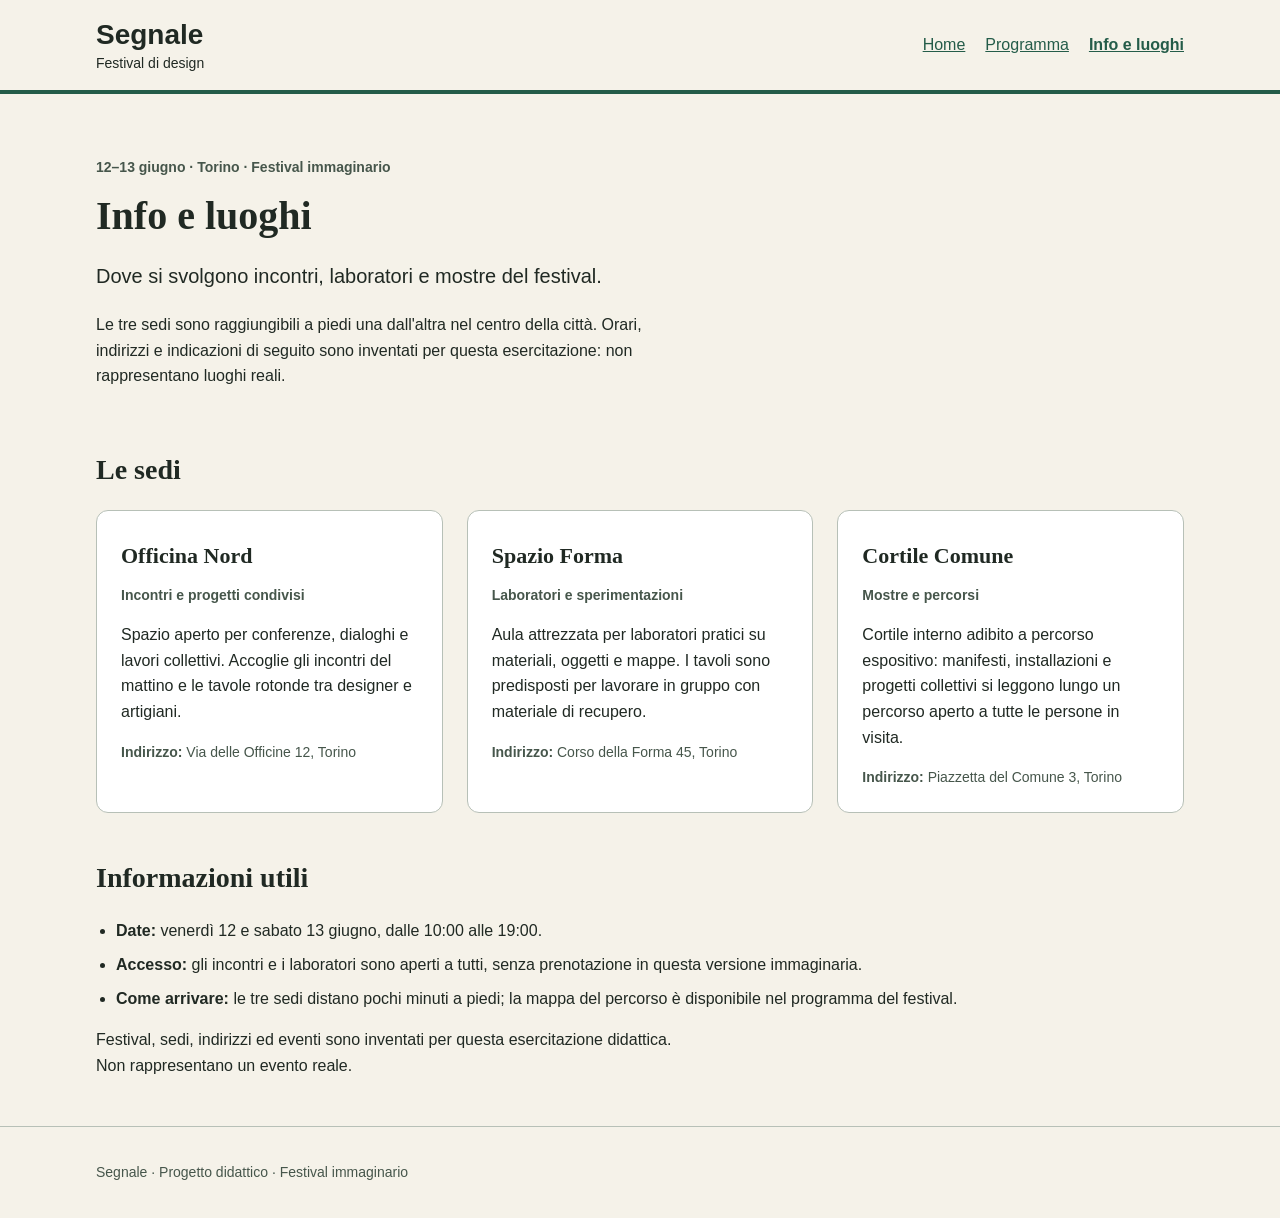
==== info.html @ 504dd019 "Sito Segnale: Home, Programma e Info e luoghi con menu responsive, intestazione sticky e caratteri w" ====
<!doctype html>
<html lang="it">
<head>
  <meta charset="utf-8">
  <meta name="viewport" content="width=device-width, initial-scale=1">
  <title>Info e luoghi — Segnale</title>
  <link rel="icon" href="assets/favicon.svg" type="image/svg+xml">
  <link rel="preconnect" href="https://miaoda.feishu.cn">
  <link rel="preconnect" href="https://sf3-scmcdn-cn.feishucdn.com" crossorigin>
  <link rel="stylesheet" href="https://miaoda.feishu.cn/fonts/css2?family=Fraunces:opsz,wght@9..144,600;9..144,700&family=Hanken+Grotesk:wght@400;500;700&display=swap">
  <link rel="stylesheet" href="style.css">
</head>
<body>
  <a class="skip-link" href="#contenuto">Vai al contenuto</a>
  <header class="site-header">
    <div class="container header-inner">
      <a class="brand" href="index.html">Segnale<span>Festival di design</span></a>
      <nav aria-label="Navigazione principale">
        <a href="index.html">Home</a>
        <a href="programma.html">Programma</a>
        <a href="info.html" aria-current="page">Info e luoghi</a>
      </nav>
    </div>
  </header>

  <main id="contenuto" class="container">
    <section class="intro" aria-labelledby="titolo-info">
      <p class="eyebrow">12–13 giugno · Torino · Festival immaginario</p>
      <h1 id="titolo-info">Info e luoghi</h1>
      <p class="lead">Dove si svolgono incontri, laboratori e mostre del festival.</p>
      <p class="reading-text">Le tre sedi sono raggiungibili a piedi una dall'altra nel centro della città. Orari, indirizzi e indicazioni di seguito sono inventati per questa esercitazione: non rappresentano luoghi reali.</p>
    </section>

    <section class="content-section" aria-labelledby="titolo-sedi">
      <h2 id="titolo-sedi">Le sedi</h2>
      <div class="venue-grid">
        <article class="venue-card">
          <h3>Officina Nord</h3>
          <p class="event-meta">Incontri e progetti condivisi</p>
          <p>Spazio aperto per conferenze, dialoghi e lavori collettivi. Accoglie gli incontri del mattino e le tavole rotonde tra designer e artigiani.</p>
          <p class="event-place"><strong>Indirizzo:</strong> Via delle Officine 12, Torino</p>
        </article>
        <article class="venue-card">
          <h3>Spazio Forma</h3>
          <p class="event-meta">Laboratori e sperimentazioni</p>
          <p>Aula attrezzata per laboratori pratici su materiali, oggetti e mappe. I tavoli sono predisposti per lavorare in gruppo con materiale di recupero.</p>
          <p class="event-place"><strong>Indirizzo:</strong> Corso della Forma 45, Torino</p>
        </article>
        <article class="venue-card">
          <h3>Cortile Comune</h3>
          <p class="event-meta">Mostre e percorsi</p>
          <p>Cortile interno adibito a percorso espositivo: manifesti, installazioni e progetti collettivi si leggono lungo un percorso aperto a tutte le persone in visita.</p>
          <p class="event-place"><strong>Indirizzo:</strong> Piazzetta del Comune 3, Torino</p>
        </article>
      </div>
    </section>

    <section class="content-section" aria-labelledby="titolo-utilita">
      <h2 id="titolo-utilita">Informazioni utili</h2>
      <ul class="venues">
        <li><strong>Date:</strong> venerdì 12 e sabato 13 giugno, dalle 10:00 alle 19:00.</li>
        <li><strong>Accesso:</strong> gli incontri e i laboratori sono aperti a tutti, senza prenotazione in questa versione immaginaria.</li>
        <li><strong>Come arrivare:</strong> le tre sedi distano pochi minuti a piedi; la mappa del percorso è disponibile nel programma del festival.</li>
      </ul>
      <p class="reading-text">Festival, sedi, indirizzi ed eventi sono inventati per questa esercitazione didattica. Non rappresentano un evento reale.</p>
    </section>
  </main>

  <footer class="site-footer"><div class="container"><p>Segnale · Progetto didattico · Festival immaginario</p></div></footer>
</body>
</html>
---- style.css ----
/* Stile condiviso dalle pagine Home, Programma e Info e luoghi.
   Tipografia, colori e variabili CSS sono raccolte in :root. */

/* Scelte comuni: ogni regola usa var() per richiamarne il valore. */
:root {
  --colore-primario: #245c49;
  --colore-primario-scuro: #173f32;
  --colore-sfondo: #f5f2e9;
  --colore-testo: #202923;
  --font-testo: "Hanken Grotesk", Arial, Helvetica, sans-serif;
  --font-titoli: "Fraunces", Georgia, "Times New Roman", serif;
  --raggio-scheda: 0.75rem;
  --gap-griglia: 1.5rem;
}

* {
  box-sizing: border-box;
}

body {
  margin: 0;
  background: var(--colore-sfondo);
  color: var(--colore-testo);
  font-family: var(--font-testo);
  font-size: 1rem;
  line-height: 1.6;
}

a {
  color: var(--colore-primario);
}

a:hover {
  text-decoration-thickness: 3px;
}

a:focus-visible {
  outline: 3px solid var(--colore-testo);
  outline-offset: 4px;
}

.container {
  width: 92%;
  max-width: 68rem;
  margin: 0 auto;
}

/* Intestazione fissa in alto durante lo scorrimento. */
.site-header {
  position: sticky;
  top: 0;
  z-index: 20;
  padding: 1.1rem 0;
  background: var(--colore-sfondo);
  border-bottom: 4px solid var(--colore-primario);
}

.header-inner {
  display: flex;
  flex-direction: column;
  flex-wrap: wrap;
  align-items: flex-start;
  justify-content: space-between;
  gap: 0.75rem 1.5rem;
}

.brand {
  display: inline-block;
  color: var(--colore-testo);
  font-size: 1.75rem;
  font-weight: 700;
  line-height: 1.2;
  text-decoration: none;
}

.brand span {
  display: block;
  margin-top: 0.25rem;
  font-size: 0.875rem;
  font-weight: normal;
}

/* Sotto i 600 px il menu è in colonna: i link si impilano uno sotto l'altro. */
nav {
  display: flex;
  flex-direction: column;
  gap: 0.35rem;
  margin-top: 0;
}

nav a {
  display: inline-block;
  margin-right: 0;
  padding: 0.25rem 0;
}

nav a:last-child {
  margin-right: 0;
}

nav a[aria-current="page"] {
  font-weight: 700;
}

.intro {
  padding: 3rem 0 1rem;
}

.eyebrow,
.event-meta {
  color: #46564b;
  font-size: 0.875rem;
  font-weight: 700;
}

h1,
h2,
h3 {
  font-family: var(--font-titoli);
  line-height: 1.2;
}

h1 {
  max-width: 18ch;
  margin: 0.75rem 0 1.25rem;
  font-size: 2.5rem;
}

h2 {
  font-size: 1.75rem;
}

h3 {
  margin: 0.5rem 0 0.75rem;
  font-size: 1.375rem;
}

.lead {
  max-width: 48ch;
  font-size: 1.25rem;
}

.reading-text {
  max-width: 65ch;
}

.button-link {
  display: inline-block;
  margin-top: 1rem;
  padding: 0.75rem 1.25rem;
  border-radius: 0.5rem;
  background: var(--colore-primario);
  color: #ffffff;
  font-weight: 700;
  text-decoration: none;
}

.button-link:hover {
  background: var(--colore-primario-scuro);
}

.content-section {
  margin: 2rem 0 3rem;
}

.festival-image {
  display: block;
  width: 100%;
  max-width: 54rem;
  height: auto;
  margin-top: 1.5rem;
  border-radius: var(--raggio-scheda);
}

.venues {
  padding-left: 1.25rem;
}

.venues li {
  margin-bottom: 0.5rem;
}

/* Griglia del Programma: una colonna sotto i 600 px. */
.event-grid {
  display: grid;
  grid-template-columns: 1fr;
  gap: var(--gap-griglia);
  margin-top: 1.5rem;
}

.event-card {
  margin-bottom: 0;
  overflow: hidden;
  border: 1px solid #b7c0b7;
  border-radius: var(--raggio-scheda);
  background: #ffffff;
}

.event-card img {
  display: block;
  width: 100%;
  height: auto;
}

.event-body {
  padding: 1.25rem;
}

.event-body p:last-child {
  margin-bottom: 0;
}

.event-place {
  color: #46564b;
  font-size: 0.875rem;
}

/* Schede dei luoghi nella pagina Info e luoghi. */
.venue-grid {
  display: grid;
  grid-template-columns: 1fr;
  gap: var(--gap-griglia);
  margin-top: 1.5rem;
}

.venue-card {
  padding: 1.5rem;
  border: 1px solid #b7c0b7;
  border-radius: var(--raggio-scheda);
  background: #ffffff;
}

.venue-card p:last-child {
  margin-bottom: 0;
}

.site-footer {
  padding: 1.25rem 0;
  border-top: 1px solid #b7c0b7;
  color: #46564b;
  font-size: 0.875rem;
}

.skip-link {
  position: absolute;
  top: -6rem;
  left: 1rem;
  padding: 0.75rem 1rem;
  background: #ffffff;
  color: var(--colore-testo);
}

.skip-link:focus {
  top: 1rem;
}

/* Da 600 px a 1023 px: menu in riga, due colonne nel Programma. */
@media (min-width: 600px) {
  .header-inner {
    flex-direction: row;
    align-items: center;
  }

  nav {
    flex-direction: row;
    align-items: center;
    gap: 1.25rem;
  }

  nav a {
    margin-right: 0;
  }

  .event-grid,
  .venue-grid {
    grid-template-columns: repeat(2, 1fr);
  }
}

/* Da 1024 px in su: tre colonne nel Programma. */
@media (min-width: 1024px) {
  .event-grid {
    grid-template-columns: repeat(3, 1fr);
  }

  .venue-grid {
    grid-template-columns: repeat(3, 1fr);
  }
}
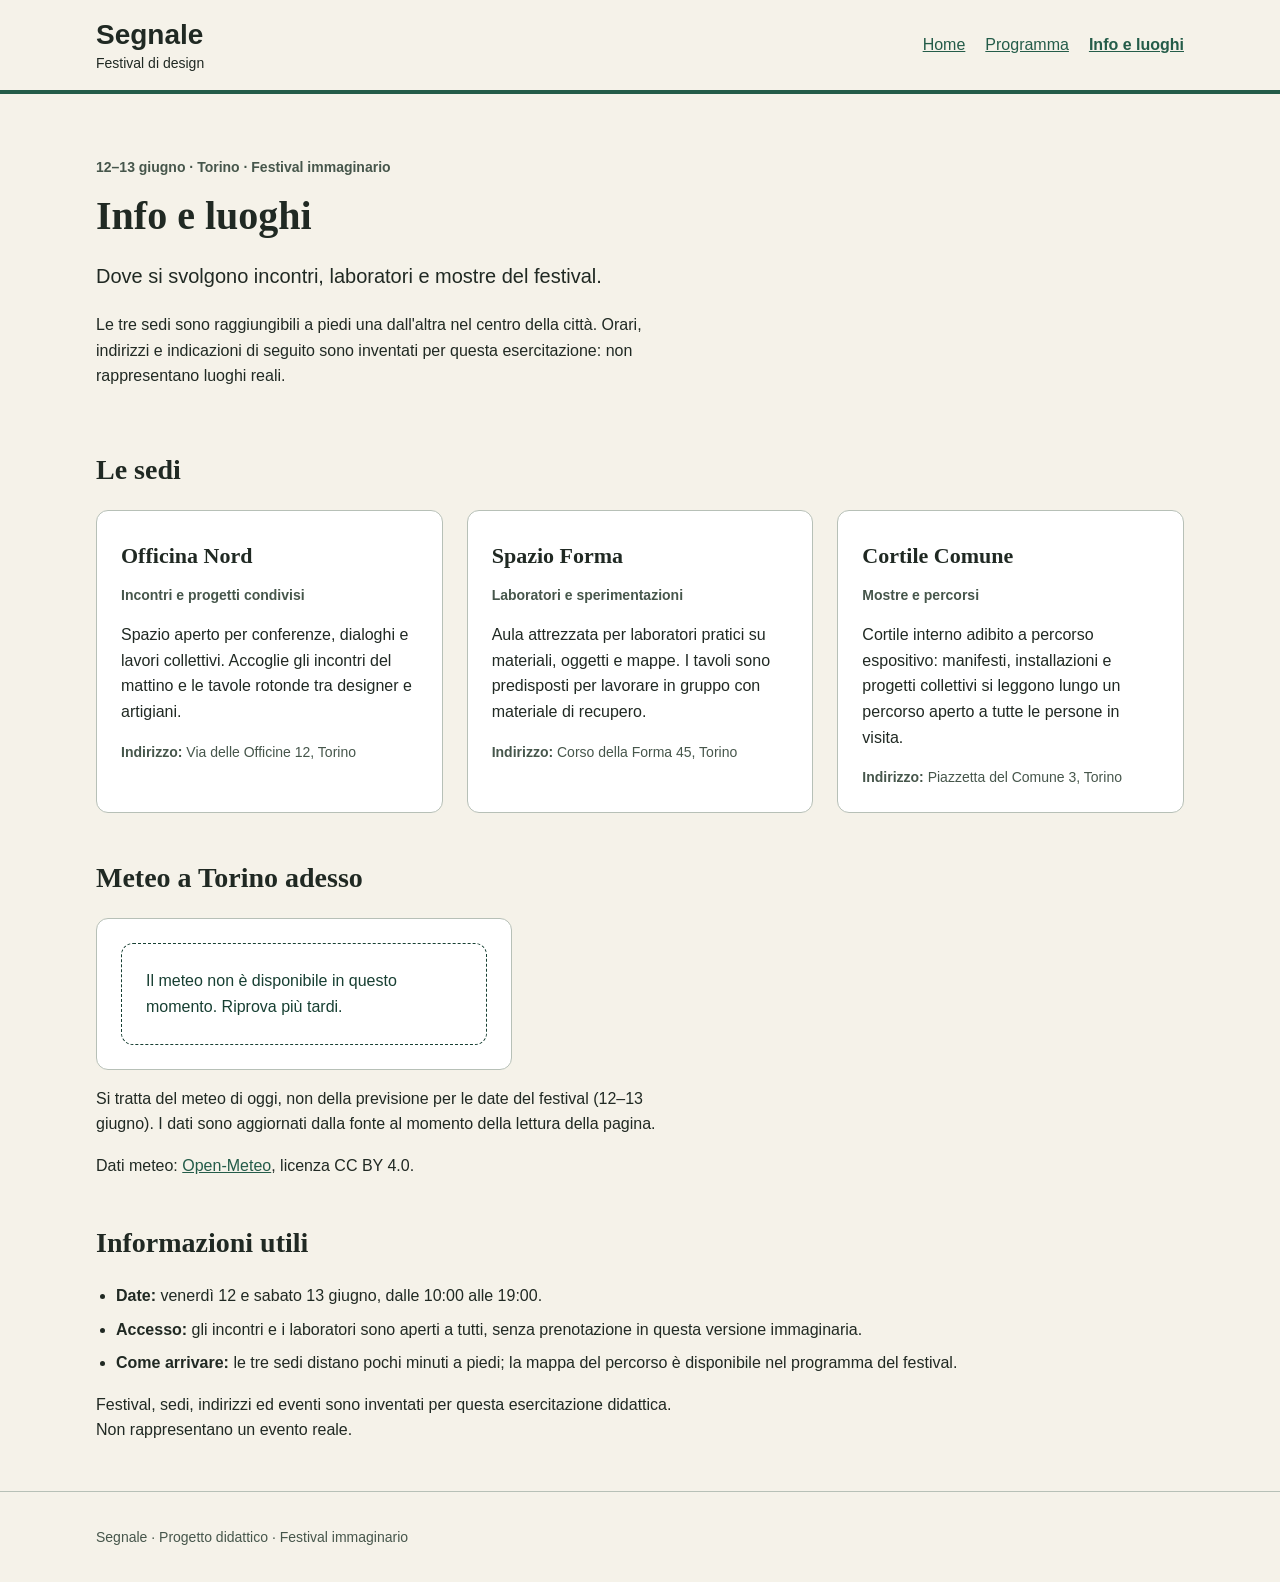
==== commit e9072786: "Programma dai dati: eventi.json e sedi.json, schema Mermaid, meteo Open-Meteo in Info" ====
--- a/info.html
+++ b/info.html
@@ -55,6 +55,15 @@
       </div>
     </section>
 
+    <section class="content-section" aria-labelledby="titolo-meteo">
+      <h2 id="titolo-meteo">Meteo a Torino adesso</h2>
+      <div class="meteo-box" id="meteo-box" aria-live="polite">
+        <p class="stato-messaggio" id="meteo-stato">Caricamento del meteo…</p>
+      </div>
+      <p class="reading-text">Si tratta del meteo di oggi, non della previsione per le date del festival (12–13 giugno). I dati sono aggiornati dalla fonte al momento della lettura della pagina.</p>
+      <p class="reading-text">Dati meteo: <a href="https://open-meteo.com/" target="_blank" rel="noopener noreferrer">Open-Meteo</a>, licenza CC BY 4.0.</p>
+    </section>
+
     <section class="content-section" aria-labelledby="titolo-utilita">
       <h2 id="titolo-utilita">Informazioni utili</h2>
       <ul class="venues">
@@ -67,5 +76,6 @@
   </main>
 
   <footer class="site-footer"><div class="container"><p>Segnale · Progetto didattico · Festival immaginario</p></div></footer>
+  <script src="meteo.js"></script>
 </body>
 </html>
--- a/style.css
+++ b/style.css
@@ -215,6 +215,45 @@
   font-size: 0.875rem;
 }
 
+/* Messaggi di stato del Programma: caricamento, elenco vuoto, errore. */
+.stato-messaggio {
+  margin: 0;
+  padding: 1.5rem;
+  border: 1px dashed #b7c0b7;
+  border-radius: var(--raggio-scheda);
+  background: #ffffff;
+}
+
+.stato-errore {
+  border-color: var(--colore-primario-scuro);
+  color: var(--colore-primario-scuro);
+}
+
+.stato-vuoto {
+  color: #46564b;
+}
+
+/* Riquadro meteo nella pagina Info e luoghi. */
+.meteo-box {
+  max-width: 26rem;
+  padding: 1.5rem;
+  border: 1px solid #b7c0b7;
+  border-radius: var(--raggio-scheda);
+  background: #ffffff;
+}
+
+.meteo-box p:last-child {
+  margin-bottom: 0;
+}
+
+.meteo-temperatura {
+  margin: 0 0 0.5rem;
+  font-family: var(--font-titoli);
+  font-size: 2rem;
+  font-weight: 700;
+  color: var(--colore-primario);
+}
+
 /* Schede dei luoghi nella pagina Info e luoghi. */
 .venue-grid {
   display: grid;
